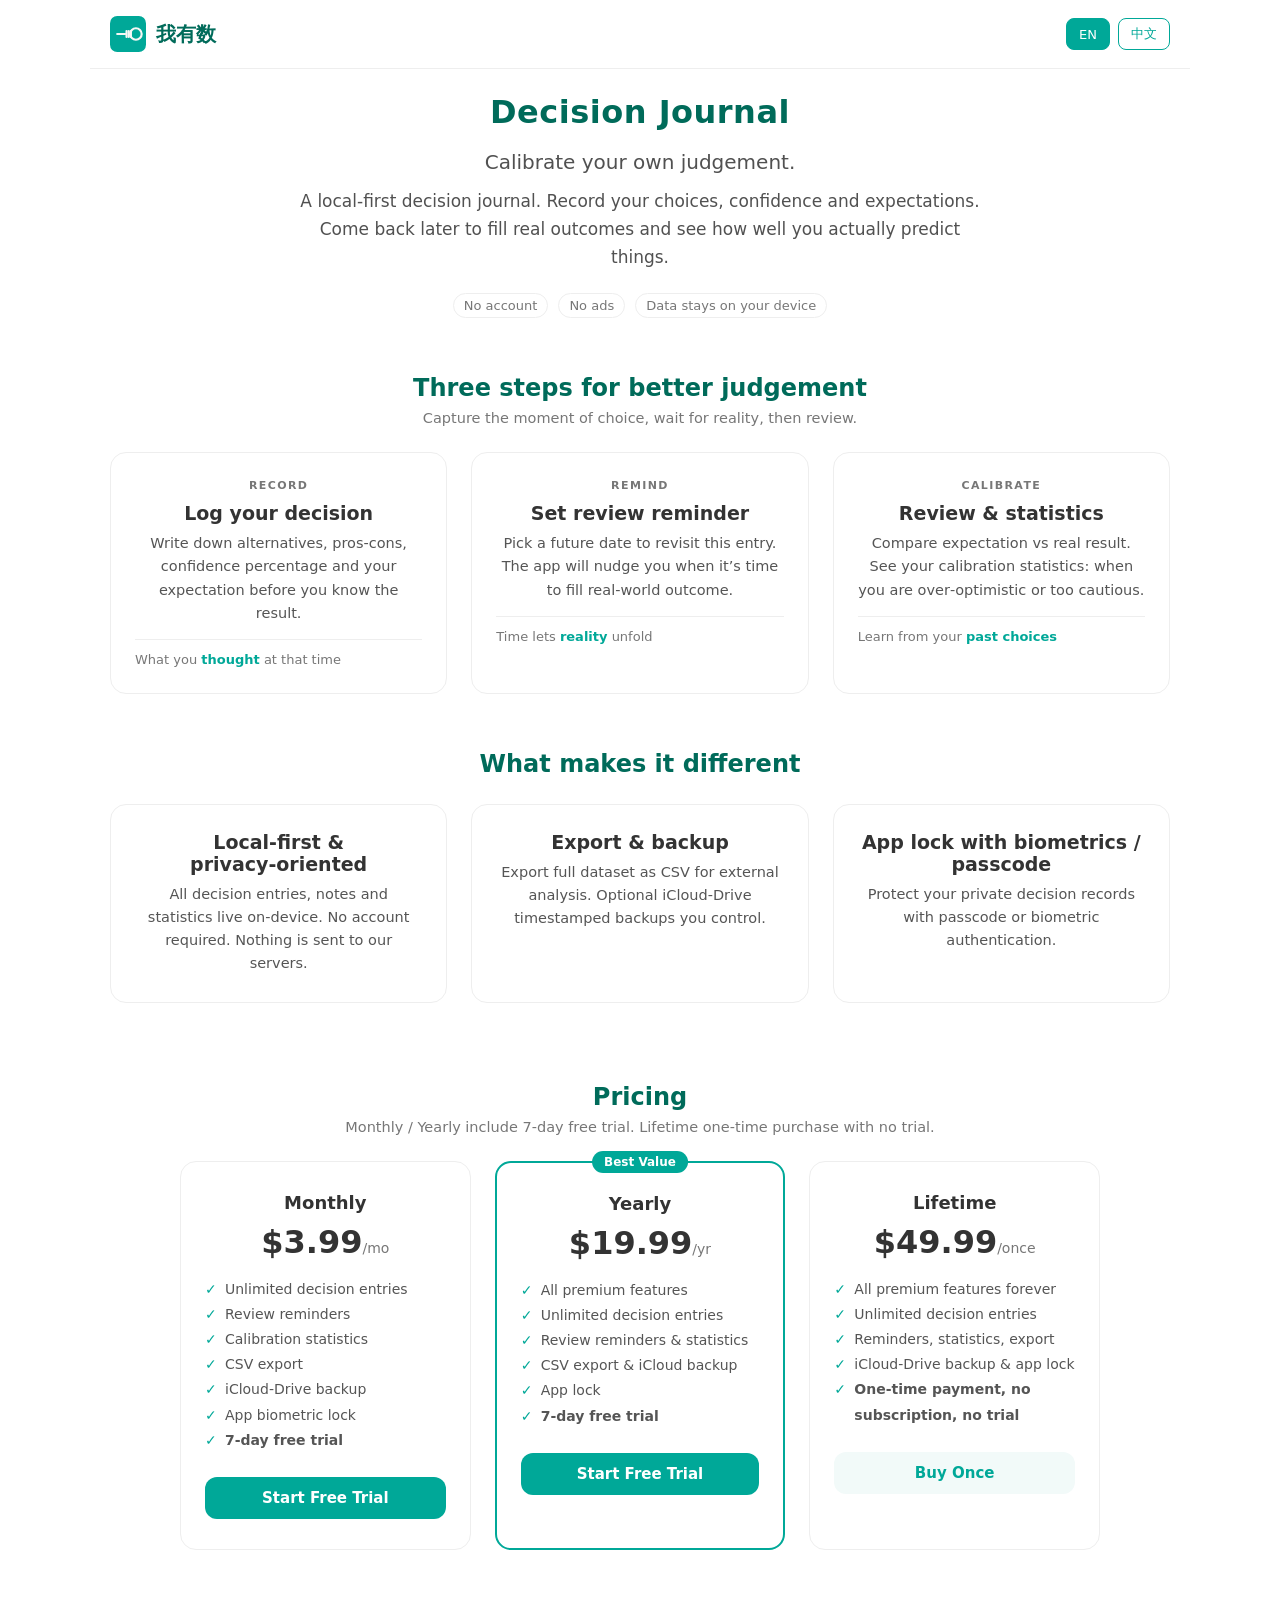
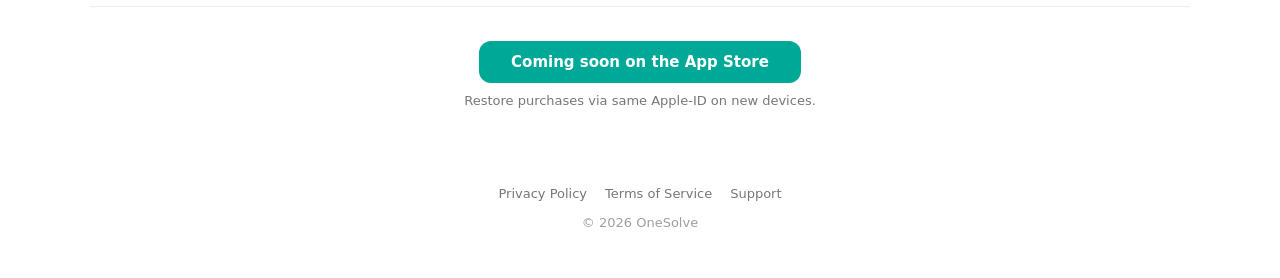
==== index.html @ f0955f70 "Add files via upload" ====
<!DOCTYPE html>
<html lang="en" data-lang="en">
<head>
<meta charset="UTF-8">
<meta name="viewport" content="width=device-width, initial-scale=1.0, viewport-fit=cover">
<title>我有数 Decision Journal</title>
<meta name="description" content="我有数 Decision Journal — 校准你的判断力。本地优先决策复盘工具，记录选择、信心预期，事后核验结果。">
<link rel="icon" type="image/svg+xml" href="data:image/svg+xml,<svg xmlns='http://www.w3.org/2000/svg' viewBox='0 0 100 100'><rect width='100' height='100' rx='20' fill='%2300A898' /><g stroke='%23FFFFFF' stroke-width='6' fill='none' stroke-linecap='round'><line x1='20' y1='50' x2='42' y2='50' /><line x1='46' y1='42' x2='46' y2='58' /><line x1='52' y1='42' x2='52' y2='58' /><line x1='58' y1='42' x2='58' y2='58' /><circle cx='72' cy='50' r='16'/></g></svg>">
<style>
:root{
  --bg:#FFFFFF; --primary:#00A898; --primary-dark:#006B5A;
  --text:#333333; --muted:#777777; --line:#EEEEEE; --soft:#F2FAF9;
}
html[data-lang="en"] .zh{display:none !important;}
html[data-lang="zh"] .en{display:none !important;}
*{margin:0;padding:0;box-sizing:border-box;font-family:system-ui,-apple-system,"PingFang SC","Microsoft YaHei",sans-serif;}
body{
  background-color:var(--bg); color:var(--text);
  padding:0 0 calc(48px + env(safe-area-inset-bottom));
  max-width:1100px; margin:0 auto;
}
nav{
  display:flex; align-items:center; justify-content:space-between;
  padding:16px 20px; border-bottom:1px solid var(--line); margin-bottom:24px;
}
.brand{display:flex; align-items:center; gap:10px; text-decoration:none; color:var(--primary-dark); font-weight:700; font-size:20px;}
.brand svg{width:36px; height:36px;}
.lang{display:flex; gap:8px;}
.lang button{
  font:inherit; font-size:13px; padding:6px 12px; border-radius:8px; cursor:pointer;
  background:transparent; color:var(--primary); border:1px solid var(--primary); transition:.18s;
}
html[data-lang="en"] .lang button[data-lang="en"],
html[data-lang="zh"] .lang button[data-lang="zh"]{ background:var(--primary); color:#fff; }
.header{text-align:center; margin-bottom:56px; padding:0 20px;}
.header .mark{width:120px; height:120px; margin:0 auto 20px; display:block;}
.header h1{font-size:32px; margin-bottom:16px; color:var(--primary-dark); letter-spacing:.5px;}
.header .tagline{font-size:20px; line-height:1.5; margin-bottom:10px;}
.header p{max-width:700px; margin:0 auto; font-size:17px; line-height:1.65; opacity:.85;}
.meta{margin-top:22px; display:flex; gap:10px; justify-content:center; flex-wrap:wrap; font-size:13px; color:var(--muted);}
.meta span{padding:4px 10px; border:1px solid var(--line); border-radius:999px;}
.container{display:grid; grid-template-columns:repeat(auto-fill,minmax(280px,1fr)); gap:24px; padding:0 20px;}
.card{border:1px solid var(--line); border-radius:16px; padding:26px 24px; display:flex; flex-direction:column; align-items:center; text-align:center; background:#fff; transition:.2s;}
.card:hover{box-shadow:0 4px 16px rgba(0,168,152,.12);}
.icon-wrap{width:72px; height:72px; margin-bottom:16px;}
.card h2{font-size:19px; margin-bottom:8px;}
.card .en-name{font-size:11px; letter-spacing:1.4px; font-weight:600; color:var(--muted); margin-bottom:10px; text-transform:uppercase;}
.card p{font-size:14.5px; line-height:1.6; color:#555;}
.card .rel{margin-top:14px; padding-top:12px; border-top:1px solid var(--line); font-size:13px; color:var(--muted); text-align:left; width:100%;}
.card .rel strong{color:var(--primary);}
.section-title{text-align:center; margin:56px 0 26px; padding:0 20px;}
.section-title h2{font-size:24px; color:var(--primary-dark); margin-bottom:8px;}
.section-title p{font-size:14.5px; color:var(--muted);}
.pricing{display:grid; grid-template-columns:repeat(auto-fit,minmax(260px,1fr)); gap:24px; padding:0 20px; max-width:960px; margin:0 auto;}
.price-card{border:1px solid var(--line); border-radius:16px; padding:30px 24px; text-align:center; background:#fff;}
.price-card.hi{border:2px solid var(--primary); position:relative;}
.badge{position:absolute; top:-12px; left:50%; transform:translateX(-50%); background:var(--primary); color:#fff; font-size:12px; font-weight:600; padding:4px 12px; border-radius:999px;}
.price-card .title{font-size:18px; font-weight:600; margin-bottom:10px;}
.price-card .price{font-size:32px; font-weight:700; color:var(--text); margin-bottom:16px;}
.price-card .price span{font-size:14px; font-weight:400; color:var(--muted);}
.price-card ul{list-style:none; text-align:left; font-size:14px; color:#555; margin-bottom:24px; line-height:1.8; padding-left:20px;}
.price-card ul li::before{content:"✓"; color:var(--primary); font-weight:bold; display:inline-block; width:20px; margin-left:-20px;}
.btn{display:block; width:100%; padding:12px; border-radius:12px; border:0; background:var(--soft); color:var(--primary); font-weight:600; cursor:pointer; font-size:15px;}
.btn.primary{background:var(--primary); color:#fff;}
.download{margin-top:56px; padding:34px 20px; text-align:center; border-top:1px solid var(--line);}
.download .note{font-size:13px; color:var(--muted); margin-top:10px;}
footer{margin-top:44px; display:flex; flex-wrap:wrap; gap:8px 18px; justify-content:center; font-size:13px; color:var(--muted); padding:0 20px;}
footer a{color:var(--muted); text-decoration:none;}
footer a:hover{color:var(--primary);}
footer .copy{flex:1 1 100%; text-align:center; margin-top:6px; opacity:.7;}
@media (max-width:640px){
  .header .mark{width:86px; height:86px; margin-bottom:14px;}
  .header h1{font-size:26px;}
  .container{grid-template-columns:1fr;}
  .pricing{grid-template-columns:1fr;}
}
</style>
</head>
<body data-title-en="Decision Journal — Calibrate your judgement" data-title-zh="我有数 — 校准你的判断力">
<nav>
  <a href="#" class="brand">
    <svg viewBox="0 0 100 100">
      <rect width="100" height="100" rx="20" fill="#00A898" />
      <g stroke='#F7F7F5' stroke-width='6' fill='none' stroke-linecap='round'>
        <line x1='20' y1='50' x2='42' y2='50' />
        <line x1='46' y1='42' x2='46' y2='58' />
        <line x1='52' y1='42' x2='52' y2='58' />
        <line x1='58' y1='42' x2='58' y2='58' />
        <circle cx='72' cy='50' r='16'/>
      </g>
    </svg>
    <span>我有数</span>
  </a>
  <div class="lang">
    <button type="button" data-lang="en" aria-pressed="true">EN</button>
    <button type="button" data-lang="zh" aria-pressed="false">中文</button>
  </div>
</nav>
<header class="header">
  <h1><span class="zh">我有数</span><span class="en">Decision Journal</span></h1>
  <p class="tagline en">Calibrate your own judgement.</p>
  <p class="tagline zh">校准你的判断力。</p>
  <p class="en">A local‑first decision journal. Record your choices, confidence and expectations. Come back later to fill real outcomes and see how well you actually predict things.</p>
  <p class="zh">一款本地优先的决策复盘工具。记录你的选择、信心值与预期结果。事后回填真实结局，看清自己真实的判断水平。</p>
  <div class="meta">
    <span class="en">No account</span><span class="zh">无账号</span>
    <span class="en">No ads</span><span class="zh">无广告</span>
    <span class="en">Data stays on your device</span><span class="zh">数据留在本机</span>
  </div>
</header>

<div class="section-title">
  <h2 class="en">Three steps for better judgement</h2>
  <h2 class="zh">提升判断力的三步</h2>
  <p class="en">Capture the moment of choice, wait for reality, then review.</p>
  <p class="zh">定格做选择的瞬间，等待事实落地，再来复盘校验。</p>
</div>
<div class="container">
  <article class="card">
    <span class="en-name">Record</span>
    <h2 class="en">Log your decision</h2>
    <h2 class="zh">记录决策</h2>
    <p class="en">Write down alternatives, pros‑cons, confidence percentage and your expectation before you know the result.</p>
    <p class="zh">在结果到来之前，写下备选方案、利弊、信心百分比与你的预期。</p>
    <div class="rel"><span class="en">What you <strong>thought</strong> at that time</span><span class="zh">留存你<strong>当时</strong>真实想法</span></div>
  </article>
  <article class="card">
    <span class="en-name">Remind</span>
    <h2 class="en">Set review reminder</h2>
    <h2 class="zh">设置回访提醒</h2>
    <p class="en">Pick a future date to revisit this entry. The app will nudge you when it’s time to fill real‑world outcome.</p>
    <p class="zh">选定未来回访日期，到点提醒你回填现实结局。</p>
    <div class="rel"><span class="en">Time lets <strong>reality</strong> unfold</span><span class="zh">交给时间等待<strong>事实</strong>揭晓</span></div>
  </article>
  <article class="card">
    <span class="en-name">Calibrate</span>
    <h2 class="en">Review & statistics</h2>
    <h2 class="zh">复盘与统计</h2>
    <p class="en">Compare expectation vs real result. See your calibration statistics: when you are over‑optimistic or too cautious.</p>
    <p class="zh">对比预期与真实结果，查看判断校准统计，识别自己什么时候过度乐观、什么时候过于保守。</p>
    <div class="rel"><span class="en">Learn from your <strong>past choices</strong></span><span class="zh">从<strong>过往选择</strong>中学习</span></div>
  </article>
</div>

<div class="section-title">
  <h2 class="en">What makes it different</h2>
  <h2 class="zh">产品特色</h2>
</div>
<div class="container">
  <article class="card">
    <h2 class="en">Local‑first & privacy‑oriented</h2>
    <h2 class="zh">本地优先，隐私优先</h2>
    <p class="en">All decision entries, notes and statistics live on‑device. No account required. Nothing is sent to our servers.</p>
    <p class="zh">全部决策条目、笔记、统计都保存在本机，无需注册账号，不会上传至开发者服务器。</p>
  </article>
  <article class="card">
    <h2 class="en">Export & backup</h2>
    <h2 class="zh">导出与备份</h2>
    <p class="en">Export full dataset as CSV for external analysis. Optional iCloud‑Drive timestamped backups you control.</p>
    <p class="zh">完整导出CSV用于外部分析；可选iCloud云盘时间戳备份，完全由你掌控。</p>
  </article>
  <article class="card">
    <h2 class="en">App lock with biometrics / passcode</h2>
    <h2 class="zh">密码/生物识别应用锁</h2>
    <p class="en">Protect your private decision records with passcode or biometric authentication.</p>
    <p class="zh">使用密码或生物识别保护你的私密决策记录。</p>
  </article>
</div>

<div class="section-title" style="margin-top:80px;">
  <h2 class="en">Pricing</h2>
  <h2 class="zh">定价方案</h2>
  <p class="en">Monthly / Yearly include 7‑day free trial. Lifetime one‑time purchase with no trial.</p>
  <p class="zh">月付、年付支持7天免费试用；终身买断为一次性付费，不含试用。</p>
</div>
<div class="pricing">
  <div class="price-card">
    <div class="title"><span class="en">Monthly</span><span class="zh">月付</span></div>
    <div class="price">$3.99<span>/mo</span></div>
    <ul>
      <li><span class="en">Unlimited decision entries</span><span class="zh">无限决策条目</span></li>
      <li><span class="en">Review reminders</span><span class="zh">回访提醒</span></li>
      <li><span class="en">Calibration statistics</span><span class="zh">判断力校准统计</span></li>
      <li><span class="en">CSV export</span><span class="zh">CSV导出备份</span></li>
      <li><span class="en">iCloud‑Drive backup</span><span class="zh">iCloud云盘备份</span></li>
      <li><span class="en">App biometric lock</span><span class="zh">生物识别应用锁</span></li>
      <li><strong><span class="en">7‑day free trial</span><span class="zh">7天免费试用</span></strong></li>
    </ul>
    <button class="btn primary"><span class="en">Start Free Trial</span><span class="zh">开始免费试用</span></button>
  </div>
  <div class="price-card hi">
    <div class="badge"><span class="en">Best Value</span><span class="zh">最划算</span></div>
    <div class="title"><span class="en">Yearly</span><span class="zh">年付</span></div>
    <div class="price">$19.99<span>/yr</span></div>
    <ul>
      <li><span class="en">All premium features</span><span class="zh">全部高级功能</span></li>
      <li><span class="en">Unlimited decision entries</span><span class="zh">无限决策条目</span></li>
      <li><span class="en">Review reminders & statistics</span><span class="zh">回访提醒与统计分析</span></li>
      <li><span class="en">CSV export & iCloud backup</span><span class="zh">CSV导出、iCloud备份</span></li>
      <li><span class="en">App lock</span><span class="zh">应用锁保护</span></li>
      <li><strong><span class="en">7‑day free trial</span><span class="zh">7天免费试用</span></strong></li>
    </ul>
    <button class="btn primary"><span class="en">Start Free Trial</span><span class="zh">开始免费试用</span></button>
  </div>
  <div class="price-card">
    <div class="title"><span class="en">Lifetime</span><span class="zh">终身买断</span></div>
    <div class="price">$49.99<span>/once</span></div>
    <ul>
      <li><span class="en">All premium features forever</span><span class="zh">永久解锁全部高级功能</span></li>
      <li><span class="en">Unlimited decision entries</span><span class="zh">无限决策条目</span></li>
      <li><span class="en">Reminders, statistics, export</span><span class="zh">提醒、统计、导出全部可用</span></li>
      <li><span class="en">iCloud‑Drive backup & app lock</span><span class="zh">iCloud备份与应用锁</span></li>
      <li><strong><span class="en">One‑time payment, no subscription, no trial</span><span class="zh">一次性付费，无订阅，不含试用</span></strong></li>
    </ul>
    <button class="btn"><span class="en">Buy Once</span><span class="zh">一次买断</span></button>
  </div>
</div>

<div class="download">
  <span class="btn primary en" style="display:inline-block; width:auto; padding:12px 32px;">Coming soon on the App Store</span>
  <span class="btn primary zh" style="display:inline-block; width:auto; padding:12px 32px;">即将上架 App Store</span>
  <p class="note en">Restore purchases via same Apple‑ID on new devices.</p>
  <p class="note zh">更换设备使用同一Apple ID恢复购买。</p>
</div>

<footer>
  <a href="privacy.html" class="en">Privacy Policy</a><a href="privacy.html" class="zh">隐私政策</a>
  <a href="terms.html" class="en">Terms of Service</a><a href="terms.html" class="zh">使用条款</a>
  <a href="support.html" class="en">Support</a><a href="support.html" class="zh">支持</a>
  <span class="copy en">© 2026 OneSolve</span>
  <span class="copy zh">© 2026 OneSolve</span>
</footer>

<script>
(function () {
  var KEY = 'onesolve_lang';
  function setLang(lang) {
    document.documentElement.setAttribute('data-lang', lang);
    document.documentElement.lang = lang === 'zh' ? 'zh‑CN' : 'en';
    var b = document.body;
    document.title = lang === 'zh' ? (b.dataset.titleZh || document.title) : (b.dataset.titleEn || document.title);
    var btns = document.querySelectorAll('.lang button');
    for (var i = 0; i < btns.length; i++) { btns[i].setAttribute('aria‑pressed', btns[i].dataset.lang === lang ? 'true' : 'false'); }
    try { localStorage.setItem(KEY, lang); } catch (e) {}
  }
  function init() {
    var saved = null;
    try { saved = localStorage.getItem(KEY); } catch (e) {}
    if (!saved) { saved = ((navigator.language || '').toLowerCase().indexOf('zh') === 0) ? 'zh' : 'en'; }
    setLang(saved);
    var btns = document.querySelectorAll('.lang button');
    for (var i = 0; i < btns.length; i++) { btns[i].addEventListener('click', function () { setLang(this.dataset.lang); }); }
  }
  if (document.readyState === 'loading') { document.addEventListener('DOMContentLoaded', init); } else { init(); }
})();
</script>
</body>
</html>
<!-- （注：内容由AI生成） -->
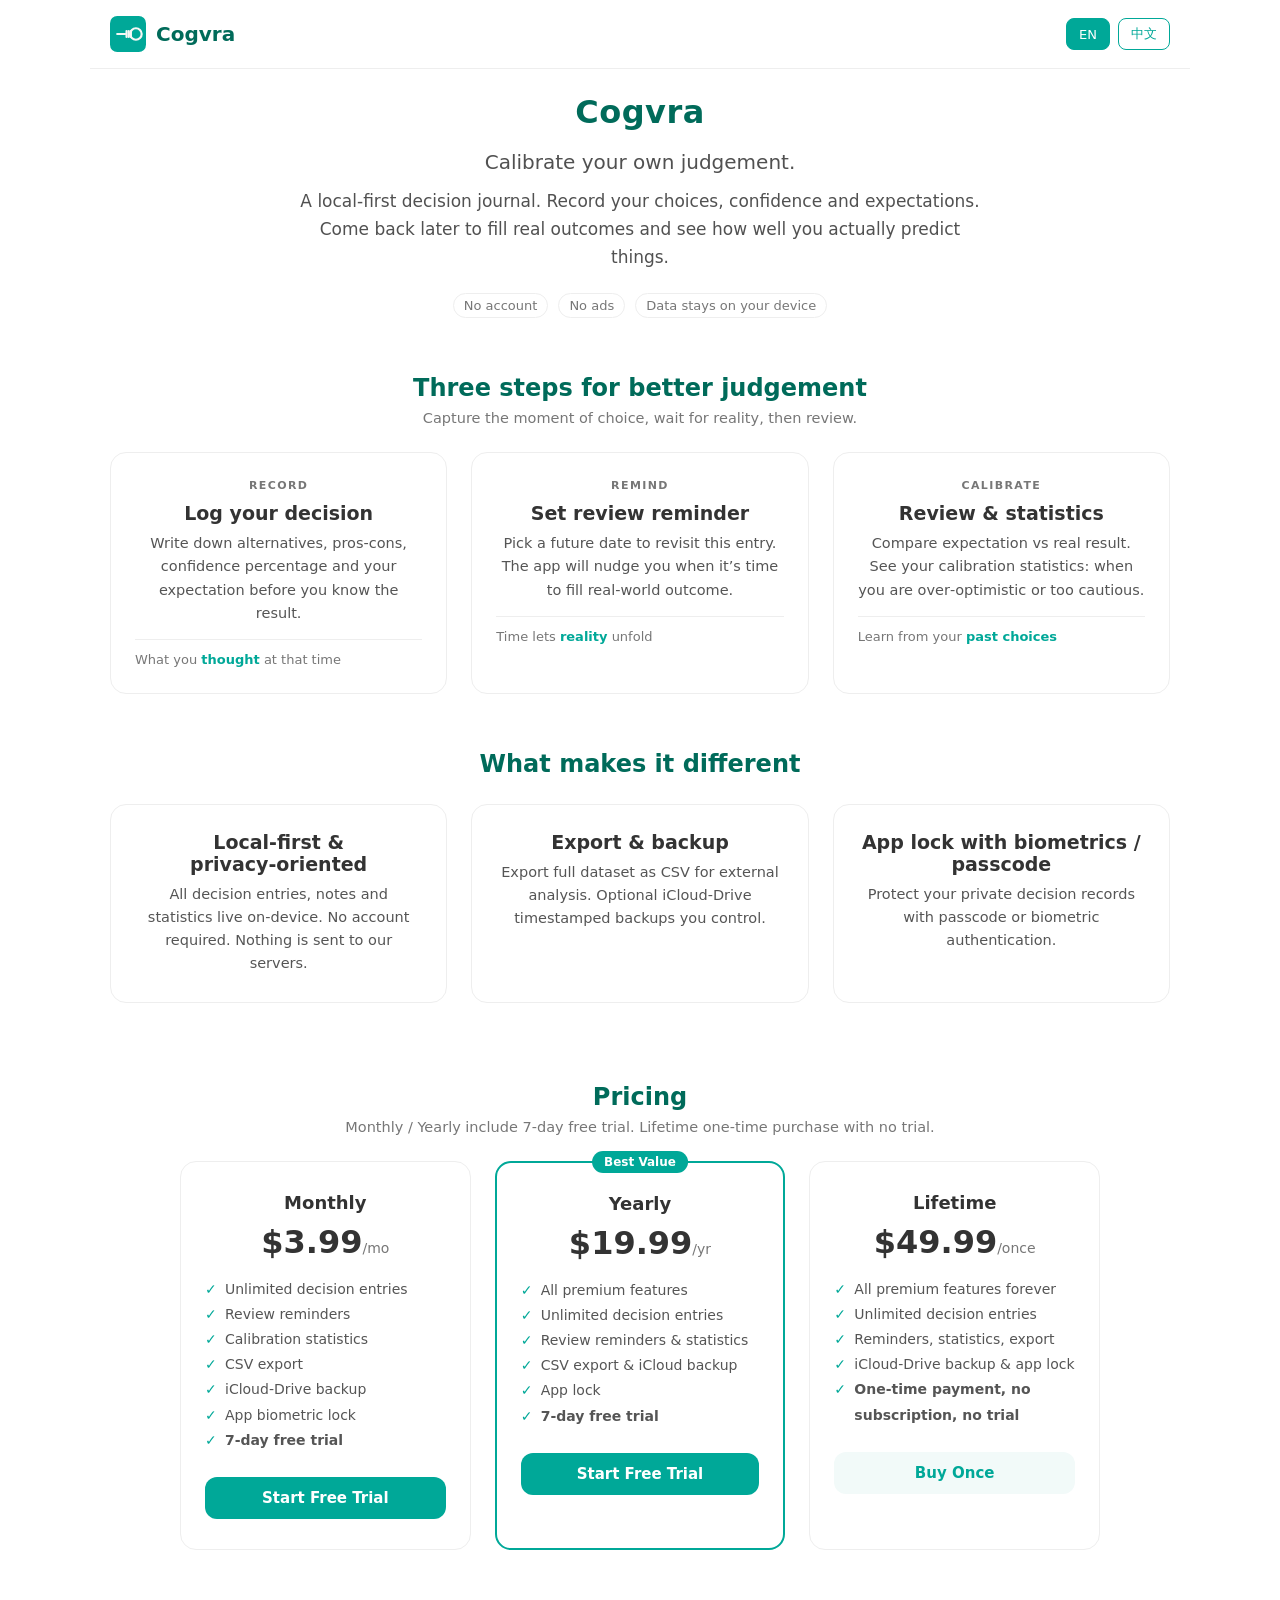
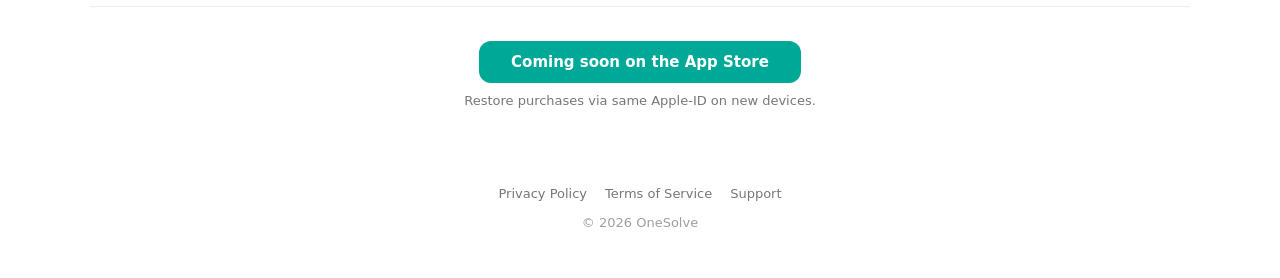
==== commit 61fa9f16: "Rename product to Cogvra on public pages - Replace old English name with Cogvra in titles, brand, bo" ====
--- a/index.html
+++ b/index.html
@@ -3,8 +3,8 @@
 <head>
 <meta charset="UTF-8">
 <meta name="viewport" content="width=device-width, initial-scale=1.0, viewport-fit=cover">
-<title>我有数 Decision Journal</title>
-<meta name="description" content="我有数 Decision Journal — 校准你的判断力。本地优先决策复盘工具，记录选择、信心预期，事后核验结果。">
+<title>Cogvra（我有数）— Calibrate your judgement</title>
+<meta name="description" content="Cogvra（我有数）— 校准你的判断力。本地优先决策复盘工具，记录选择、信心预期，事后核验结果。">
 <link rel="icon" type="image/svg+xml" href="data:image/svg+xml,<svg xmlns='http://www.w3.org/2000/svg' viewBox='0 0 100 100'><rect width='100' height='100' rx='20' fill='%2300A898' /><g stroke='%23FFFFFF' stroke-width='6' fill='none' stroke-linecap='round'><line x1='20' y1='50' x2='42' y2='50' /><line x1='46' y1='42' x2='46' y2='58' /><line x1='52' y1='42' x2='52' y2='58' /><line x1='58' y1='42' x2='58' y2='58' /><circle cx='72' cy='50' r='16'/></g></svg>">
 <style>
 :root{
@@ -76,7 +76,7 @@
 }
 </style>
 </head>
-<body data-title-en="Decision Journal — Calibrate your judgement" data-title-zh="我有数 — 校准你的判断力">
+<body data-title-en="Cogvra — Calibrate your judgement" data-title-zh="Cogvra（我有数）— 校准你的判断力">
 <nav>
   <a href="#" class="brand">
     <svg viewBox="0 0 100 100">
@@ -89,7 +89,7 @@
         <circle cx='72' cy='50' r='16'/>
       </g>
     </svg>
-    <span>我有数</span>
+    <span>Cogvra</span>
   </a>
   <div class="lang">
     <button type="button" data-lang="en" aria-pressed="true">EN</button>
@@ -97,7 +97,7 @@
   </div>
 </nav>
 <header class="header">
-  <h1><span class="zh">我有数</span><span class="en">Decision Journal</span></h1>
+  <h1><span class="zh">Cogvra（我有数）</span><span class="en">Cogvra</span></h1>
   <p class="tagline en">Calibrate your own judgement.</p>
   <p class="tagline zh">校准你的判断力。</p>
   <p class="en">A local‑first decision journal. Record your choices, confidence and expectations. Come back later to fill real outcomes and see how well you actually predict things.</p>
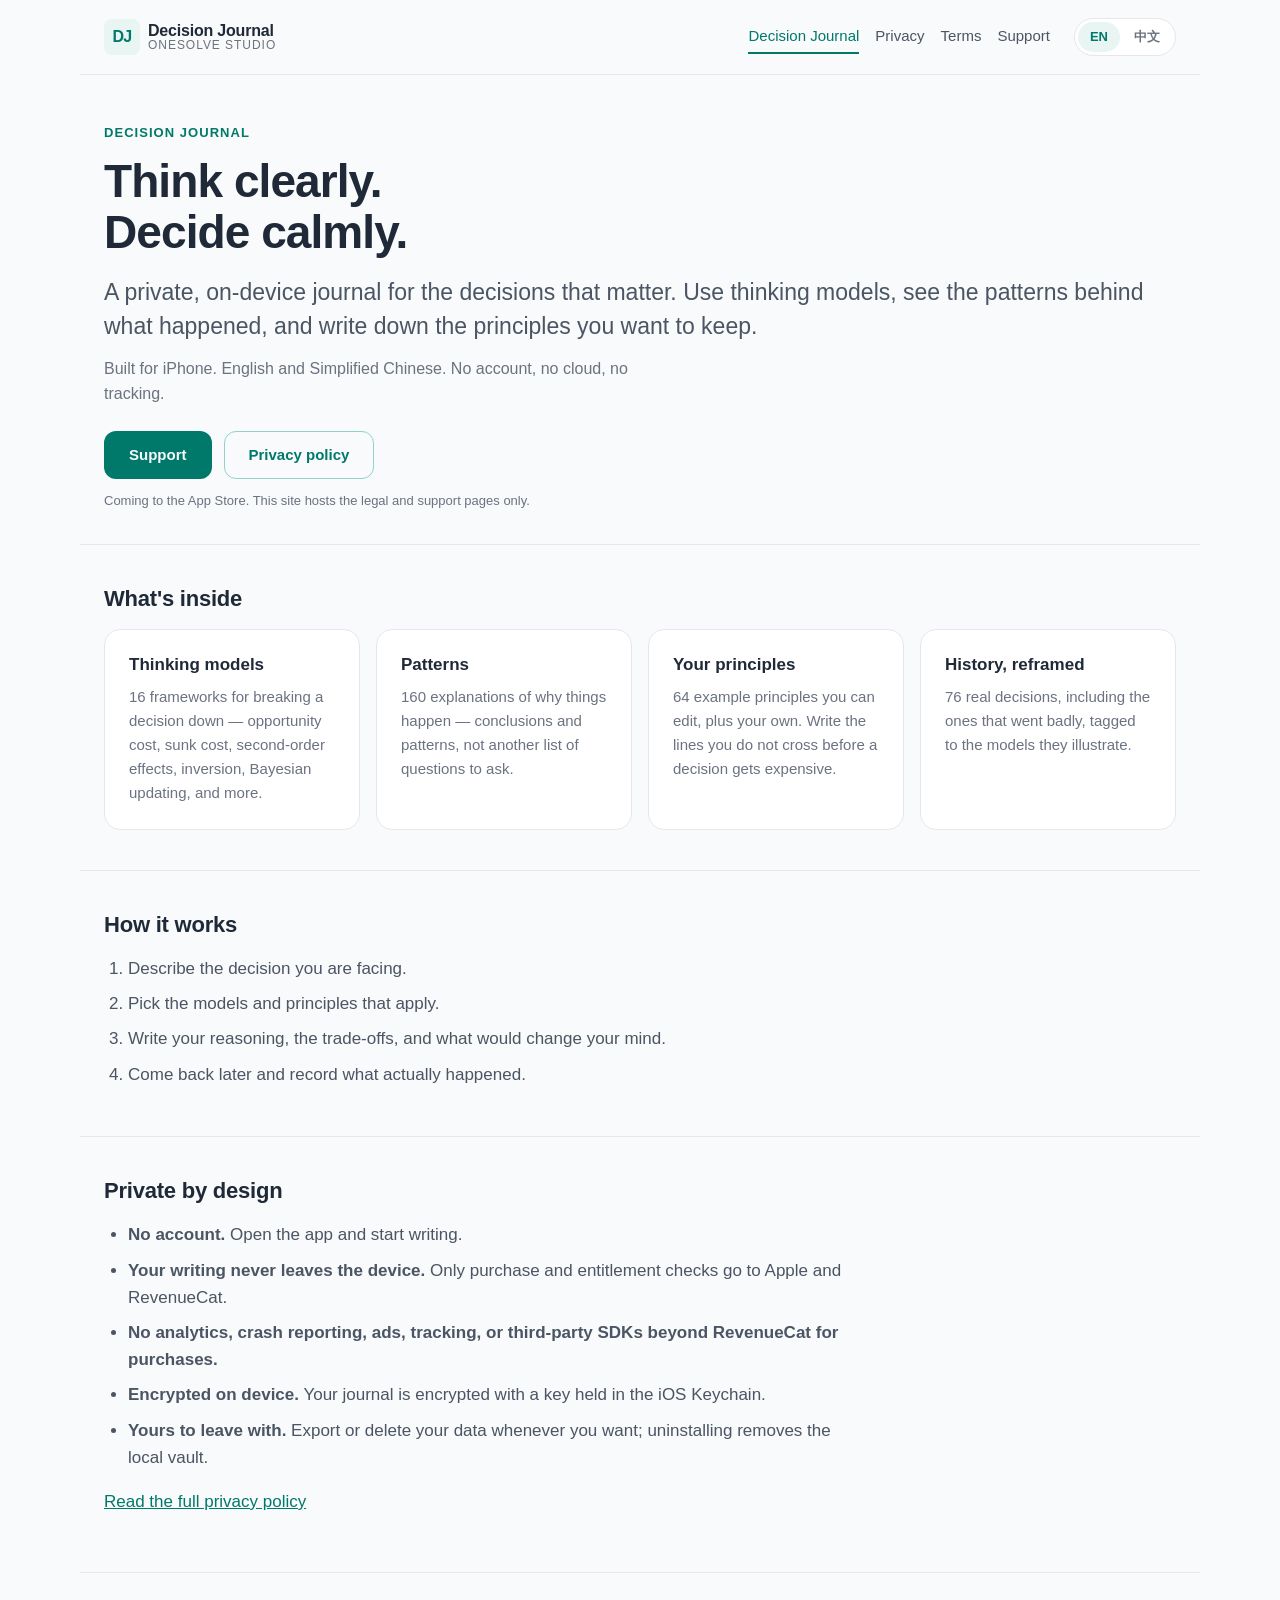
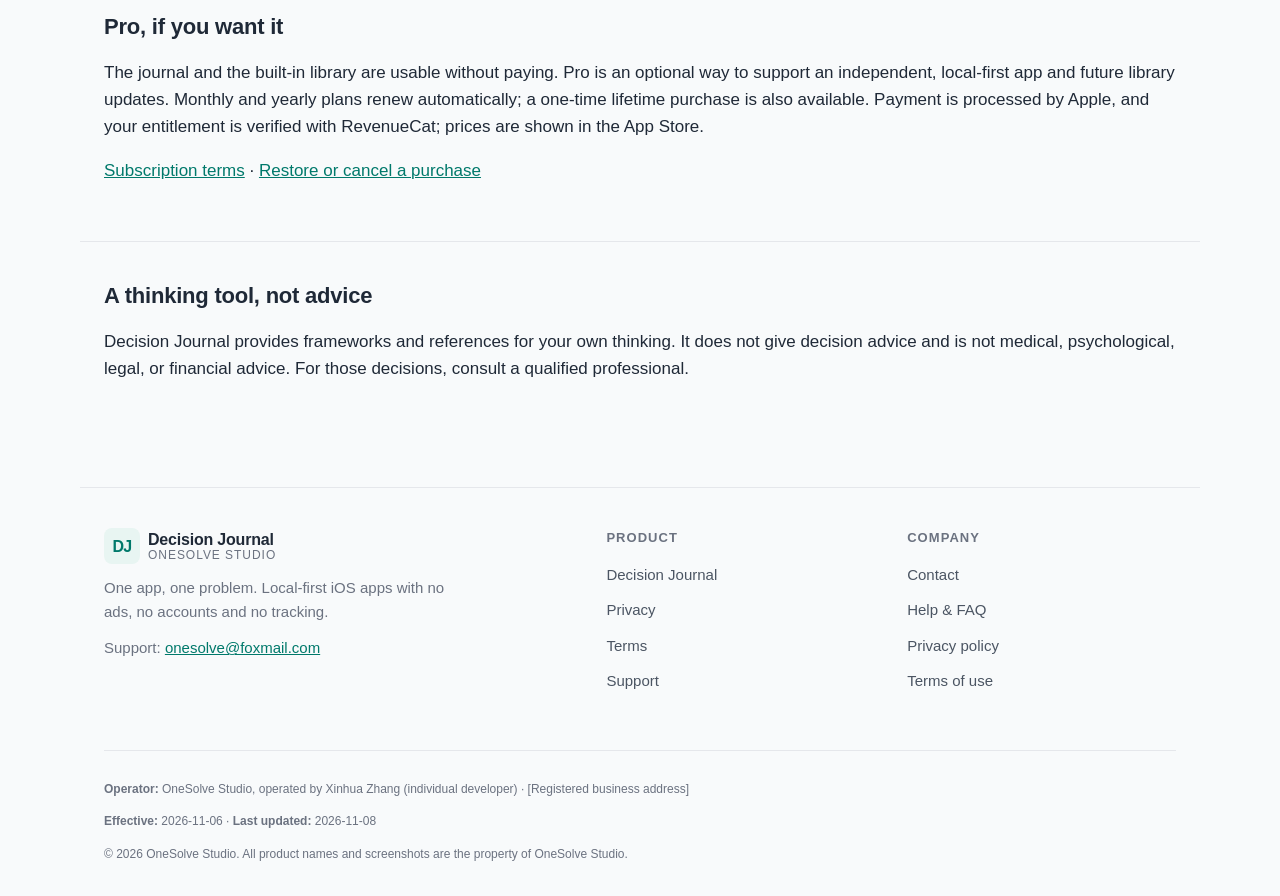
==== commit 869e5cd8: "docs: 部署 2026-11-08 修订版三页 + 样式表 - privacy/support/terms/index 对齐 RevenueCat 与真实功能口径 - 删除 7 天试用 / CSV" ====
--- a/index.html
+++ b/index.html
@@ -1,259 +1,207 @@
-<!DOCTYPE html>
+<!doctype html>
 <html lang="en" data-lang="en">
 <head>
-<meta charset="UTF-8">
-<meta name="viewport" content="width=device-width, initial-scale=1.0, viewport-fit=cover">
-<title>Cogvra（我有数）— Calibrate your judgement</title>
-<meta name="description" content="Cogvra（我有数）— 校准你的判断力。本地优先决策复盘工具，记录选择、信心预期，事后核验结果。">
-<link rel="icon" type="image/svg+xml" href="data:image/svg+xml,<svg xmlns='http://www.w3.org/2000/svg' viewBox='0 0 100 100'><rect width='100' height='100' rx='20' fill='%2300A898' /><g stroke='%23FFFFFF' stroke-width='6' fill='none' stroke-linecap='round'><line x1='20' y1='50' x2='42' y2='50' /><line x1='46' y1='42' x2='46' y2='58' /><line x1='52' y1='42' x2='52' y2='58' /><line x1='58' y1='42' x2='58' y2='58' /><circle cx='72' cy='50' r='16'/></g></svg>">
-<style>
-:root{
-  --bg:#FFFFFF; --primary:#00A898; --primary-dark:#006B5A;
-  --text:#333333; --muted:#777777; --line:#EEEEEE; --soft:#F2FAF9;
-}
-html[data-lang="en"] .zh{display:none !important;}
-html[data-lang="zh"] .en{display:none !important;}
-*{margin:0;padding:0;box-sizing:border-box;font-family:system-ui,-apple-system,"PingFang SC","Microsoft YaHei",sans-serif;}
-body{
-  background-color:var(--bg); color:var(--text);
-  padding:0 0 calc(48px + env(safe-area-inset-bottom));
-  max-width:1100px; margin:0 auto;
-}
-nav{
-  display:flex; align-items:center; justify-content:space-between;
-  padding:16px 20px; border-bottom:1px solid var(--line); margin-bottom:24px;
-}
-.brand{display:flex; align-items:center; gap:10px; text-decoration:none; color:var(--primary-dark); font-weight:700; font-size:20px;}
-.brand svg{width:36px; height:36px;}
-.lang{display:flex; gap:8px;}
-.lang button{
-  font:inherit; font-size:13px; padding:6px 12px; border-radius:8px; cursor:pointer;
-  background:transparent; color:var(--primary); border:1px solid var(--primary); transition:.18s;
-}
-html[data-lang="en"] .lang button[data-lang="en"],
-html[data-lang="zh"] .lang button[data-lang="zh"]{ background:var(--primary); color:#fff; }
-.header{text-align:center; margin-bottom:56px; padding:0 20px;}
-.header .mark{width:120px; height:120px; margin:0 auto 20px; display:block;}
-.header h1{font-size:32px; margin-bottom:16px; color:var(--primary-dark); letter-spacing:.5px;}
-.header .tagline{font-size:20px; line-height:1.5; margin-bottom:10px;}
-.header p{max-width:700px; margin:0 auto; font-size:17px; line-height:1.65; opacity:.85;}
-.meta{margin-top:22px; display:flex; gap:10px; justify-content:center; flex-wrap:wrap; font-size:13px; color:var(--muted);}
-.meta span{padding:4px 10px; border:1px solid var(--line); border-radius:999px;}
-.container{display:grid; grid-template-columns:repeat(auto-fill,minmax(280px,1fr)); gap:24px; padding:0 20px;}
-.card{border:1px solid var(--line); border-radius:16px; padding:26px 24px; display:flex; flex-direction:column; align-items:center; text-align:center; background:#fff; transition:.2s;}
-.card:hover{box-shadow:0 4px 16px rgba(0,168,152,.12);}
-.icon-wrap{width:72px; height:72px; margin-bottom:16px;}
-.card h2{font-size:19px; margin-bottom:8px;}
-.card .en-name{font-size:11px; letter-spacing:1.4px; font-weight:600; color:var(--muted); margin-bottom:10px; text-transform:uppercase;}
-.card p{font-size:14.5px; line-height:1.6; color:#555;}
-.card .rel{margin-top:14px; padding-top:12px; border-top:1px solid var(--line); font-size:13px; color:var(--muted); text-align:left; width:100%;}
-.card .rel strong{color:var(--primary);}
-.section-title{text-align:center; margin:56px 0 26px; padding:0 20px;}
-.section-title h2{font-size:24px; color:var(--primary-dark); margin-bottom:8px;}
-.section-title p{font-size:14.5px; color:var(--muted);}
-.pricing{display:grid; grid-template-columns:repeat(auto-fit,minmax(260px,1fr)); gap:24px; padding:0 20px; max-width:960px; margin:0 auto;}
-.price-card{border:1px solid var(--line); border-radius:16px; padding:30px 24px; text-align:center; background:#fff;}
-.price-card.hi{border:2px solid var(--primary); position:relative;}
-.badge{position:absolute; top:-12px; left:50%; transform:translateX(-50%); background:var(--primary); color:#fff; font-size:12px; font-weight:600; padding:4px 12px; border-radius:999px;}
-.price-card .title{font-size:18px; font-weight:600; margin-bottom:10px;}
-.price-card .price{font-size:32px; font-weight:700; color:var(--text); margin-bottom:16px;}
-.price-card .price span{font-size:14px; font-weight:400; color:var(--muted);}
-.price-card ul{list-style:none; text-align:left; font-size:14px; color:#555; margin-bottom:24px; line-height:1.8; padding-left:20px;}
-.price-card ul li::before{content:"✓"; color:var(--primary); font-weight:bold; display:inline-block; width:20px; margin-left:-20px;}
-.btn{display:block; width:100%; padding:12px; border-radius:12px; border:0; background:var(--soft); color:var(--primary); font-weight:600; cursor:pointer; font-size:15px;}
-.btn.primary{background:var(--primary); color:#fff;}
-.download{margin-top:56px; padding:34px 20px; text-align:center; border-top:1px solid var(--line);}
-.download .note{font-size:13px; color:var(--muted); margin-top:10px;}
-footer{margin-top:44px; display:flex; flex-wrap:wrap; gap:8px 18px; justify-content:center; font-size:13px; color:var(--muted); padding:0 20px;}
-footer a{color:var(--muted); text-decoration:none;}
-footer a:hover{color:var(--primary);}
-footer .copy{flex:1 1 100%; text-align:center; margin-top:6px; opacity:.7;}
-@media (max-width:640px){
-  .header .mark{width:86px; height:86px; margin-bottom:14px;}
-  .header h1{font-size:26px;}
-  .container{grid-template-columns:1fr;}
-  .pricing{grid-template-columns:1fr;}
-}
-</style>
+<meta charset="utf-8" />
+<meta name="viewport" content="width=device-width, initial-scale=1" />
+<title>Decision Journal — Think clearly. Decide calmly.</title>
+<meta name="description" content="A private, on-device decision journal with thinking models, patterns, and your own principles. No account, no cloud, no analytics." />
+<link rel="stylesheet" href="./assets/site.css" />
+<!--
+  PLACEHOLDERS TO REPLACE BEFORE SUBMISSION
+  1. [Registered business address] — registered/contact address used in the footer of all four pages.
+  2. Confirm the operator line matches the Apple developer account:
+     "OneSolve Studio, operated by Xinhua Zhang (individual developer)".
+  3. Contact email is shared with the other OneSolve apps: onesolve@foxmail.com.
+  Search for "[" in this folder to find every placeholder in one pass.
+-->
 </head>
-<body data-title-en="Cogvra — Calibrate your judgement" data-title-zh="Cogvra（我有数）— 校准你的判断力">
-<nav>
-  <a href="#" class="brand">
-    <svg viewBox="0 0 100 100">
-      <rect width="100" height="100" rx="20" fill="#00A898" />
-      <g stroke='#F7F7F5' stroke-width='6' fill='none' stroke-linecap='round'>
-        <line x1='20' y1='50' x2='42' y2='50' />
-        <line x1='46' y1='42' x2='46' y2='58' />
-        <line x1='52' y1='42' x2='52' y2='58' />
-        <line x1='58' y1='42' x2='58' y2='58' />
-        <circle cx='72' cy='50' r='16'/>
-      </g>
-    </svg>
-    <span>Cogvra</span>
+<body>
+<a class="skip-link" href="#main">Skip to content</a>
+
+<header class="site-head">
+  <a class="brand" href="./index.html" aria-label="Decision Journal home">
+    <span class="brand-mark" aria-hidden="true">DJ</span>
+    <span class="brand-name">Decision Journal<span>OneSolve Studio</span></span>
   </a>
-  <div class="lang">
-    <button type="button" data-lang="en" aria-pressed="true">EN</button>
-    <button type="button" data-lang="zh" aria-pressed="false">中文</button>
-  </div>
-</nav>
-<header class="header">
-  <h1><span class="zh">Cogvra（我有数）</span><span class="en">Cogvra</span></h1>
-  <p class="tagline en">Calibrate your own judgement.</p>
-  <p class="tagline zh">校准你的判断力。</p>
-  <p class="en">A local‑first decision journal. Record your choices, confidence and expectations. Come back later to fill real outcomes and see how well you actually predict things.</p>
-  <p class="zh">一款本地优先的决策复盘工具。记录你的选择、信心值与预期结果。事后回填真实结局，看清自己真实的判断水平。</p>
-  <div class="meta">
-    <span class="en">No account</span><span class="zh">无账号</span>
-    <span class="en">No ads</span><span class="zh">无广告</span>
-    <span class="en">Data stays on your device</span><span class="zh">数据留在本机</span>
+  <nav class="site-nav" aria-label="Primary">
+    <a href="./index.html" aria-current="page">Decision Journal</a>
+    <a href="./privacy.html">Privacy</a>
+    <a href="./terms.html">Terms</a>
+    <a href="./support.html">Support</a>
+  </nav>
+  <div class="lang-switch" role="group" aria-label="Language">
+    <button type="button" data-lang="en">EN</button>
+    <button type="button" data-lang="zh">中文</button>
   </div>
 </header>
 
-<div class="section-title">
-  <h2 class="en">Three steps for better judgement</h2>
-  <h2 class="zh">提升判断力的三步</h2>
-  <p class="en">Capture the moment of choice, wait for reality, then review.</p>
-  <p class="zh">定格做选择的瞬间，等待事实落地，再来复盘校验。</p>
-</div>
-<div class="container">
-  <article class="card">
-    <span class="en-name">Record</span>
-    <h2 class="en">Log your decision</h2>
-    <h2 class="zh">记录决策</h2>
-    <p class="en">Write down alternatives, pros‑cons, confidence percentage and your expectation before you know the result.</p>
-    <p class="zh">在结果到来之前，写下备选方案、利弊、信心百分比与你的预期。</p>
-    <div class="rel"><span class="en">What you <strong>thought</strong> at that time</span><span class="zh">留存你<strong>当时</strong>真实想法</span></div>
-  </article>
-  <article class="card">
-    <span class="en-name">Remind</span>
-    <h2 class="en">Set review reminder</h2>
-    <h2 class="zh">设置回访提醒</h2>
-    <p class="en">Pick a future date to revisit this entry. The app will nudge you when it’s time to fill real‑world outcome.</p>
-    <p class="zh">选定未来回访日期，到点提醒你回填现实结局。</p>
-    <div class="rel"><span class="en">Time lets <strong>reality</strong> unfold</span><span class="zh">交给时间等待<strong>事实</strong>揭晓</span></div>
-  </article>
-  <article class="card">
-    <span class="en-name">Calibrate</span>
-    <h2 class="en">Review & statistics</h2>
-    <h2 class="zh">复盘与统计</h2>
-    <p class="en">Compare expectation vs real result. See your calibration statistics: when you are over‑optimistic or too cautious.</p>
-    <p class="zh">对比预期与真实结果，查看判断校准统计，识别自己什么时候过度乐观、什么时候过于保守。</p>
-    <div class="rel"><span class="en">Learn from your <strong>past choices</strong></span><span class="zh">从<strong>过往选择</strong>中学习</span></div>
-  </article>
-</div>
-
-<div class="section-title">
-  <h2 class="en">What makes it different</h2>
-  <h2 class="zh">产品特色</h2>
-</div>
-<div class="container">
-  <article class="card">
-    <h2 class="en">Local‑first & privacy‑oriented</h2>
-    <h2 class="zh">本地优先，隐私优先</h2>
-    <p class="en">All decision entries, notes and statistics live on‑device. No account required. Nothing is sent to our servers.</p>
-    <p class="zh">全部决策条目、笔记、统计都保存在本机，无需注册账号，不会上传至开发者服务器。</p>
-  </article>
-  <article class="card">
-    <h2 class="en">Export & backup</h2>
-    <h2 class="zh">导出与备份</h2>
-    <p class="en">Export full dataset as CSV for external analysis. Optional iCloud‑Drive timestamped backups you control.</p>
-    <p class="zh">完整导出CSV用于外部分析；可选iCloud云盘时间戳备份，完全由你掌控。</p>
-  </article>
-  <article class="card">
-    <h2 class="en">App lock with biometrics / passcode</h2>
-    <h2 class="zh">密码/生物识别应用锁</h2>
-    <p class="en">Protect your private decision records with passcode or biometric authentication.</p>
-    <p class="zh">使用密码或生物识别保护你的私密决策记录。</p>
-  </article>
-</div>
-
-<div class="section-title" style="margin-top:80px;">
-  <h2 class="en">Pricing</h2>
-  <h2 class="zh">定价方案</h2>
-  <p class="en">Monthly / Yearly include 7‑day free trial. Lifetime one‑time purchase with no trial.</p>
-  <p class="zh">月付、年付支持7天免费试用；终身买断为一次性付费，不含试用。</p>
-</div>
-<div class="pricing">
-  <div class="price-card">
-    <div class="title"><span class="en">Monthly</span><span class="zh">月付</span></div>
-    <div class="price">$3.99<span>/mo</span></div>
+<main id="main">
+  <section class="hero page-hero" aria-labelledby="hero-title">
+    <p class="eyebrow">Decision Journal</p>
+    <h1 id="hero-title" class="i18n-en">Think clearly.<br />Decide calmly.</h1>
+    <h1 class="i18n-zh">想清楚，再决定。</h1>
+    <p class="lede i18n-en">A private, on-device journal for the decisions that matter. Use thinking models, see the patterns behind what happened, and write down the principles you want to keep.</p>
+    <p class="lede i18n-zh">一个只保存在本机的决策思考日记。用思维模型拆解问题，看懂事情背后的规律，并写下你想守住的准则。</p>
+    <p class="sub i18n-en">Built for iPhone. English and Simplified Chinese. No account, no cloud, no tracking.</p>
+    <p class="sub i18n-zh">为 iPhone 打造，提供英文与简体中文。无账号、无云端、无追踪。</p>
+    <div class="cta-row">
+      <a class="btn btn-primary i18n-en" href="./support.html">Support</a>
+      <a class="btn btn-ghost i18n-en" href="./privacy.html">Privacy policy</a>
+      <a class="btn btn-primary i18n-zh" href="./support.html">获取支持</a>
+      <a class="btn btn-ghost i18n-zh" href="./privacy.html">隐私政策</a>
+    </div>
+    <p class="fineprint i18n-en">Coming to the App Store. This site hosts the legal and support pages only.</p>
+    <p class="fineprint i18n-zh">即将上架 App Store。本站仅承载法律与支持页面。</p>
+  </section>
+
+  <section class="section" aria-labelledby="inside-title">
+    <h2 id="inside-title" class="i18n-en">What's inside</h2>
+    <h2 class="i18n-zh">里面有什么</h2>
+    <div class="card-grid">
+      <article class="card">
+        <h3 class="i18n-en">Thinking models</h3>
+        <h3 class="i18n-zh">思维模型</h3>
+        <p class="i18n-en">16 frameworks for breaking a decision down — opportunity cost, sunk cost, second-order effects, inversion, Bayesian updating, and more.</p>
+        <p class="i18n-zh">16 个拆解决策的思考框架：机会成本、沉没成本、二阶效应、逆向思考、贝叶斯更新等。</p>
+      </article>
+      <article class="card">
+        <h3 class="i18n-en">Patterns</h3>
+        <h3 class="i18n-zh">透视模型</h3>
+        <p class="i18n-en">160 explanations of why things happen — conclusions and patterns, not another list of questions to ask.</p>
+        <p class="i18n-zh">160 条解释“为什么会这样”的规律与结论，而不是又一套提问清单。</p>
+      </article>
+      <article class="card">
+        <h3 class="i18n-en">Your principles</h3>
+        <h3 class="i18n-zh">价值锚点</h3>
+        <p class="i18n-en">64 example principles you can edit, plus your own. Write the lines you do not cross before a decision gets expensive.</p>
+        <p class="i18n-zh">64 条可编辑的示例准则，以及完全属于你自己的准则。在代价变大之前，先写下你不越过的线。</p>
+      </article>
+      <article class="card">
+        <h3 class="i18n-en">History, reframed</h3>
+        <h3 class="i18n-zh">历史样本</h3>
+        <p class="i18n-en">76 real decisions, including the ones that went badly, tagged to the models they illustrate.</p>
+        <p class="i18n-zh">76 个真实决策样本，包括那些失败的，并标注它们对应的思维模型。</p>
+      </article>
+    </div>
+  </section>
+
+  <section class="section" aria-labelledby="how-title">
+    <h2 id="how-title" class="i18n-en">How it works</h2>
+    <h2 class="i18n-zh">怎么用</h2>
+    <ol class="checklist i18n-en">
+      <li>Describe the decision you are facing.</li>
+      <li>Pick the models and principles that apply.</li>
+      <li>Write your reasoning, the trade-offs, and what would change your mind.</li>
+      <li>Come back later and record what actually happened.</li>
+    </ol>
+    <ol class="checklist i18n-zh">
+      <li>写下你正在面对的决定。</li>
+      <li>挑出适用的思维模型与准则。</li>
+      <li>记录你的推理、权衡，以及什么会改变你的想法。</li>
+      <li>过一段时间回来，补记实际发生了什么。</li>
+    </ol>
+  </section>
+
+  <section class="section" aria-labelledby="privacy-title">
+    <h2 id="privacy-title" class="i18n-en">Private by design</h2>
+    <h2 class="i18n-zh">隐私优先</h2>
+    <ul class="checklist i18n-en">
+      <li><strong>No account.</strong> Open the app and start writing.</li>
+      <li><strong>Your writing never leaves the device.</strong> Only purchase and entitlement checks go to Apple and RevenueCat.</li>
+      <li><strong>No analytics, crash reporting, ads, tracking, or third-party SDKs beyond RevenueCat for purchases.</strong></li>
+      <li><strong>Encrypted on device.</strong> Your journal is encrypted with a key held in the iOS Keychain.</li>
+      <li><strong>Yours to leave with.</strong> Export or delete your data whenever you want; uninstalling removes the local vault.</li>
+    </ul>
+    <ul class="checklist i18n-zh">
+      <li><strong>无账号。</strong>打开就能写。</li>
+      <li><strong>你写的内容不离开设备。</strong>只有购买与权益校验会与 Apple、RevenueCat 通信。</li>
+      <li><strong>无统计、无崩溃上报、无广告、不追踪；除内购校验用的 RevenueCat 外，无其他第三方 SDK。</strong></li>
+      <li><strong>本机加密。</strong>日记加密保存，密钥存放在 iOS Keychain。</li>
+      <li><strong>随时可带走。</strong>你可以自行导出或删除数据；卸载 App 即清除本地加密库。</li>
+    </ul>
+    <p class="i18n-en"><a href="./privacy.html">Read the full privacy policy</a></p>
+    <p class="i18n-zh"><a href="./privacy.html">阅读完整隐私政策</a></p>
+  </section>
+
+  <section class="section" aria-labelledby="pro-title">
+    <h2 id="pro-title" class="i18n-en">Pro, if you want it</h2>
+    <h2 class="i18n-zh">关于 Pro</h2>
+    <p class="i18n-en">The journal and the built-in library are usable without paying. Pro is an optional way to support an independent, local-first app and future library updates. Monthly and yearly plans renew automatically; a one-time lifetime purchase is also available. Payment is processed by Apple, and your entitlement is verified with RevenueCat; prices are shown in the App Store.</p>
+    <p class="i18n-zh">日记与内置内容库无需付费即可使用。Pro 是可选的支持方式，用于支持这个独立、本机优先的产品与后续内容更新。月付与年付会自动续期，也提供一次性买断。付款由 Apple 处理，权益由 RevenueCat 校验；价格以 App Store 显示为准。</p>
+    <p class="i18n-en"><a href="./terms.html">Subscription terms</a> · <a href="./support.html">Restore or cancel a purchase</a></p>
+    <p class="i18n-zh"><a href="./terms.html">订阅条款</a> · <a href="./support.html">恢复或取消购买</a></p>
+  </section>
+
+  <section class="section" aria-labelledby="notice-title">
+    <h2 id="notice-title" class="i18n-en">A thinking tool, not advice</h2>
+    <h2 class="i18n-zh">是思考工具，不是建议</h2>
+    <p class="i18n-en">Decision Journal provides frameworks and references for your own thinking. It does not give decision advice and is not medical, psychological, legal, or financial advice. For those decisions, consult a qualified professional.</p>
+    <p class="i18n-zh">Decision Journal 只提供思考框架与参考，不构成决策建议，也不构成医疗、心理、法律或财务建议。涉及这些领域时，请咨询具备资质的专业人士。</p>
+  </section>
+</main>
+
+<footer class="site-foot">
+  <div class="foot-brand">
+    <a class="brand" href="./index.html">
+      <span class="brand-mark" aria-hidden="true">DJ</span>
+      <span class="brand-name">Decision Journal<span>OneSolve Studio</span></span>
+    </a>
+    <p class="i18n-en">One app, one problem. Local-first iOS apps with no ads, no accounts and no tracking.</p>
+    <p class="i18n-zh">一个 App 解决一个问题。本机优先的 iOS 应用，无广告、无账号、无追踪。</p>
+    <p class="i18n-en">Support: <a href="mailto:onesolve@foxmail.com">onesolve@foxmail.com</a></p>
+    <p class="i18n-zh">支持邮箱：<a href="mailto:onesolve@foxmail.com">onesolve@foxmail.com</a></p>
+  </div>
+  <nav aria-label="Product">
+    <h2 class="foot-title i18n-en">Product</h2>
+    <h2 class="foot-title i18n-zh">产品</h2>
     <ul>
-      <li><span class="en">Unlimited decision entries</span><span class="zh">无限决策条目</span></li>
-      <li><span class="en">Review reminders</span><span class="zh">回访提醒</span></li>
-      <li><span class="en">Calibration statistics</span><span class="zh">判断力校准统计</span></li>
-      <li><span class="en">CSV export</span><span class="zh">CSV导出备份</span></li>
-      <li><span class="en">iCloud‑Drive backup</span><span class="zh">iCloud云盘备份</span></li>
-      <li><span class="en">App biometric lock</span><span class="zh">生物识别应用锁</span></li>
-      <li><strong><span class="en">7‑day free trial</span><span class="zh">7天免费试用</span></strong></li>
-    </ul>
-    <button class="btn primary"><span class="en">Start Free Trial</span><span class="zh">开始免费试用</span></button>
+      <li><a href="./index.html">Decision Journal</a></li>
+      <li><a href="./privacy.html">Privacy</a></li>
+      <li><a href="./terms.html">Terms</a></li>
+      <li><a href="./support.html">Support</a></li>
+    </ul>
+  </nav>
+  <nav aria-label="Company">
+    <h2 class="foot-title i18n-en">Company</h2>
+    <h2 class="foot-title i18n-zh">公司</h2>
+    <ul>
+      <li><a href="mailto:onesolve@foxmail.com">Contact</a></li>
+      <li><a href="./support.html#contact">Help &amp; FAQ</a></li>
+      <li><a href="./privacy.html">Privacy policy</a></li>
+      <li><a href="./terms.html">Terms of use</a></li>
+    </ul>
+  </nav>
+  <div class="foot-meta">
+    <p class="i18n-en"><strong>Operator:</strong> OneSolve Studio, operated by Xinhua Zhang (individual developer) · [Registered business address]</p>
+    <p class="i18n-zh"><strong>运营主体：</strong>OneSolve Studio，由独立开发者 Xinhua Zhang 运营 · [注册地址]</p>
+    <p class="i18n-en"><strong>Effective:</strong> 2026-11-06 · <strong>Last updated:</strong> 2026-11-08</p>
+    <p class="i18n-zh"><strong>生效日期：</strong>2026-11-06 · <strong>最后更新：</strong>2026-11-08</p>
+    <p class="foot-copy">© 2026 OneSolve Studio. All product names and screenshots are the property of OneSolve Studio.</p>
   </div>
-  <div class="price-card hi">
-    <div class="badge"><span class="en">Best Value</span><span class="zh">最划算</span></div>
-    <div class="title"><span class="en">Yearly</span><span class="zh">年付</span></div>
-    <div class="price">$19.99<span>/yr</span></div>
-    <ul>
-      <li><span class="en">All premium features</span><span class="zh">全部高级功能</span></li>
-      <li><span class="en">Unlimited decision entries</span><span class="zh">无限决策条目</span></li>
-      <li><span class="en">Review reminders & statistics</span><span class="zh">回访提醒与统计分析</span></li>
-      <li><span class="en">CSV export & iCloud backup</span><span class="zh">CSV导出、iCloud备份</span></li>
-      <li><span class="en">App lock</span><span class="zh">应用锁保护</span></li>
-      <li><strong><span class="en">7‑day free trial</span><span class="zh">7天免费试用</span></strong></li>
-    </ul>
-    <button class="btn primary"><span class="en">Start Free Trial</span><span class="zh">开始免费试用</span></button>
-  </div>
-  <div class="price-card">
-    <div class="title"><span class="en">Lifetime</span><span class="zh">终身买断</span></div>
-    <div class="price">$49.99<span>/once</span></div>
-    <ul>
-      <li><span class="en">All premium features forever</span><span class="zh">永久解锁全部高级功能</span></li>
-      <li><span class="en">Unlimited decision entries</span><span class="zh">无限决策条目</span></li>
-      <li><span class="en">Reminders, statistics, export</span><span class="zh">提醒、统计、导出全部可用</span></li>
-      <li><span class="en">iCloud‑Drive backup & app lock</span><span class="zh">iCloud备份与应用锁</span></li>
-      <li><strong><span class="en">One‑time payment, no subscription, no trial</span><span class="zh">一次性付费，无订阅，不含试用</span></strong></li>
-    </ul>
-    <button class="btn"><span class="en">Buy Once</span><span class="zh">一次买断</span></button>
-  </div>
-</div>
-
-<div class="download">
-  <span class="btn primary en" style="display:inline-block; width:auto; padding:12px 32px;">Coming soon on the App Store</span>
-  <span class="btn primary zh" style="display:inline-block; width:auto; padding:12px 32px;">即将上架 App Store</span>
-  <p class="note en">Restore purchases via same Apple‑ID on new devices.</p>
-  <p class="note zh">更换设备使用同一Apple ID恢复购买。</p>
-</div>
-
-<footer>
-  <a href="privacy.html" class="en">Privacy Policy</a><a href="privacy.html" class="zh">隐私政策</a>
-  <a href="terms.html" class="en">Terms of Service</a><a href="terms.html" class="zh">使用条款</a>
-  <a href="support.html" class="en">Support</a><a href="support.html" class="zh">支持</a>
-  <span class="copy en">© 2026 OneSolve</span>
-  <span class="copy zh">© 2026 OneSolve</span>
 </footer>
 
 <script>
 (function () {
-  var KEY = 'onesolve_lang';
+  var KEY = 'dj-lang';
   function setLang(lang) {
     document.documentElement.setAttribute('data-lang', lang);
-    document.documentElement.lang = lang === 'zh' ? 'zh‑CN' : 'en';
-    var b = document.body;
-    document.title = lang === 'zh' ? (b.dataset.titleZh || document.title) : (b.dataset.titleEn || document.title);
-    var btns = document.querySelectorAll('.lang button');
-    for (var i = 0; i < btns.length; i++) { btns[i].setAttribute('aria‑pressed', btns[i].dataset.lang === lang ? 'true' : 'false'); }
+    document.documentElement.lang = lang === 'zh' ? 'zh-Hans' : 'en';
     try { localStorage.setItem(KEY, lang); } catch (e) {}
+    var btns = document.querySelectorAll('.lang-switch button');
+    for (var i = 0; i < btns.length; i += 1) {
+      btns[i].setAttribute('aria-pressed', btns[i].getAttribute('data-lang') === lang ? 'true' : 'false');
+    }
   }
-  function init() {
-    var saved = null;
-    try { saved = localStorage.getItem(KEY); } catch (e) {}
-    if (!saved) { saved = ((navigator.language || '').toLowerCase().indexOf('zh') === 0) ? 'zh' : 'en'; }
-    setLang(saved);
-    var btns = document.querySelectorAll('.lang button');
-    for (var i = 0; i < btns.length; i++) { btns[i].addEventListener('click', function () { setLang(this.dataset.lang); }); }
+  var saved = 'en';
+  try { saved = localStorage.getItem(KEY) || 'en'; } catch (e) {}
+  setLang(saved === 'zh' ? 'zh' : 'en');
+  var btns = document.querySelectorAll('.lang-switch button');
+  for (var j = 0; j < btns.length; j += 1) {
+    btns[j].addEventListener('click', function () {
+      setLang(this.getAttribute('data-lang'));
+    });
   }
-  if (document.readyState === 'loading') { document.addEventListener('DOMContentLoaded', init); } else { init(); }
 })();
 </script>
 </body>
 </html>
-<!-- （注：内容由AI生成） -->
--- a/assets/site.css
+++ b/assets/site.css
@@ -0,0 +1,229 @@
+/* Decision Journal legal site — structure and tokens mirrored from OneSolve Studio / RockSort
+   (H:/极简工具矩阵/assets/site.css). Primary #00A898, hover #00796B, deep #006B5A, dark accent #2ED3C0. */
+
+:root {
+  color-scheme: light dark;
+  --color-primary: #00a898;
+  --color-primary-hover: #00796b;
+  --color-primary-deep: #006b5a;
+  --color-primary-wash: #e8f5f2;
+  --color-primary-line: #8fd3cb;
+  --color-bg-main: #ffffff;
+  --color-bg-secondary: #f5f7fa;
+  --color-border-line: #e5e7eb;
+  --color-text-main: #1f2937;
+  --color-text-muted: #9ca3af;
+  --color-ink-2: #4b5563;
+  --color-ink-3: #6b7280;
+
+  --bg: #f8fafb;
+  --surface: #ffffff;
+  --surface-2: #f5f7fa;
+  --line: #e5e7eb;
+  --ink: #1f2937;
+  --ink-2: #4b5563;
+  --ink-3: #6b7280;
+  --accent: #00a898;
+  --accent-ink: #00796b;
+  --accent-deep: #006b5a;
+  --accent-wash: #e8f5f2;
+  --accent-line: #8fd3cb;
+  --focus: #00796b;
+
+  --space-1: 4px;
+  --space-2: 8px;
+  --space-3: 12px;
+  --space-4: 16px;
+  --space-5: 24px;
+  --space-6: 32px;
+  --space-7: 40px;
+  --space-8: 48px;
+
+  --radius-1: 4px;
+  --radius-2: 8px;
+  --radius-3: 12px;
+  --radius-4: 16px;
+  --radius-5: 24px;
+
+  --font-hero: clamp(32px, 5.4vw, 46px);
+  --font-h2: 22px;
+  --font-body: 17px;
+  --font-callout: 15px;
+  --font-cap: 13px;
+  --font-micro: 12px;
+  --max: 1120px;
+  --shadow: 0 10px 30px rgba(31, 41, 55, 0.07);
+  --font-stack: -apple-system, BlinkMacSystemFont, "Segoe UI", Roboto, "Helvetica Neue", Arial, "Noto Sans", "PingFang SC", "Hiragino Sans GB", "Microsoft YaHei", sans-serif;
+}
+
+@media (prefers-color-scheme: dark) {
+  :root {
+    --bg: #121212;
+    --surface: #1e1e1e;
+    --surface-2: #262626;
+    --line: #3a3a3a;
+    --ink: #eaeaea;
+    --ink-2: #bababa;
+    --ink-3: #9e9e9e;
+    --accent: #2ed3c0;
+    --accent-ink: #4dc2b6;
+    --accent-deep: #2ed3c0;
+    --accent-wash: #163a35;
+    --accent-line: #2e948a;
+    --focus: #4dc2b6;
+  }
+}
+
+* { box-sizing: border-box; }
+html { scroll-behavior: smooth; }
+body {
+  margin: 0;
+  background: var(--bg);
+  color: var(--ink);
+  font-family: var(--font-stack);
+  font-size: var(--font-body);
+  line-height: 1.6;
+  -webkit-font-smoothing: antialiased;
+}
+a { color: var(--accent-ink); }
+a:hover { color: var(--accent-deep); }
+:focus-visible { outline: 3px solid var(--focus); outline-offset: 3px; border-radius: 4px; }
+
+.skip-link {
+  position: absolute; left: 12px; top: -60px; z-index: 10;
+  padding: 10px 16px; background: var(--surface); color: var(--ink);
+  border: 1px solid var(--accent); border-radius: var(--radius-2); font-weight: 600;
+  transition: top 150ms ease;
+}
+.skip-link:focus { top: 12px; }
+
+.site-head {
+  max-width: var(--max); margin: 0 auto;
+  padding: var(--space-4) var(--space-5);
+  display: flex; align-items: center; gap: var(--space-5);
+  border-bottom: 1px solid var(--line);
+}
+.brand {
+  display: inline-flex; align-items: center; gap: var(--space-2);
+  text-decoration: none; color: var(--ink); flex: 0 0 auto;
+}
+.brand-mark {
+  width: 36px; height: 36px; border-radius: var(--radius-2);
+  display: grid; place-items: center;
+  background: var(--accent-wash); color: var(--accent-ink);
+  font-weight: 800; font-size: 16px; letter-spacing: -0.04em;
+}
+.brand-name { font-weight: 700; font-size: 16px; letter-spacing: -0.2px; line-height: 1.1; }
+.brand-name span {
+  display: block; font-weight: 500; font-size: var(--font-micro);
+  color: var(--ink-3); letter-spacing: 0.08em; text-transform: uppercase;
+}
+.site-nav {
+  display: flex; gap: var(--space-4); overflow-x: auto;
+  scrollbar-width: thin; padding: var(--space-1) 0; margin-left: auto;
+}
+.site-nav a {
+  color: var(--ink-2); text-decoration: none; font-size: var(--font-callout);
+  font-weight: 500; white-space: nowrap; padding: var(--space-1) 0;
+  border-bottom: 2px solid transparent;
+}
+.site-nav a:hover { color: var(--accent-ink); }
+.site-nav a[aria-current="page"] { color: var(--accent-ink); border-bottom-color: var(--accent-ink); }
+.lang-switch {
+  flex: 0 0 auto; display: flex; gap: 2px; padding: 3px;
+  border: 1px solid var(--line); background: var(--surface); border-radius: 999px;
+}
+.lang-switch button {
+  border: 0; background: transparent; color: var(--ink-3);
+  border-radius: 999px; padding: 5px 12px;
+  font: inherit; font-size: var(--font-cap); font-weight: 600; cursor: pointer;
+}
+.lang-switch button:hover { color: var(--accent-ink); }
+.lang-switch button[aria-pressed="true"] { background: var(--accent-wash); color: var(--accent-ink); }
+
+.hero {
+  max-width: var(--max); margin: 0 auto;
+  padding: var(--space-8) var(--space-5) var(--space-7);
+}
+.page-hero { padding-bottom: var(--space-6); }
+.eyebrow {
+  margin: 0 0 var(--space-3); font-size: var(--font-cap); font-weight: 600;
+  letter-spacing: 0.08em; text-transform: uppercase; color: var(--accent-ink);
+}
+h1 { margin: 0 0 var(--space-4); font-size: var(--font-hero); line-height: 1.12; letter-spacing: -0.02em; font-weight: 700; }
+.lede { margin: 0 0 var(--space-3); font-size: clamp(19px, 2.2vw, 23px); line-height: 1.5; color: var(--ink-2); font-weight: 500; }
+.sub { margin: 0; font-size: 16px; color: var(--ink-3); max-width: 62ch; }
+.policy-line { margin: var(--space-4) 0 0; font-size: var(--font-cap); color: var(--ink-2); }
+.fineprint { margin: var(--space-3) 0 0; font-size: var(--font-cap); color: var(--ink-3); max-width: 62ch; }
+
+.cta-row { display: flex; flex-wrap: wrap; gap: var(--space-3); align-items: center; margin-top: var(--space-5); }
+.btn {
+  display: inline-flex; align-items: center; justify-content: center; gap: var(--space-2);
+  min-height: 48px; padding: var(--space-3) var(--space-5);
+  border-radius: var(--radius-3); border: 1px solid transparent;
+  text-decoration: none; font-size: var(--font-callout); font-weight: 700; line-height: 1.2;
+  transition: background-color 150ms ease, color 150ms ease, transform 150ms ease;
+}
+.btn-primary { background: var(--accent-ink); color: var(--bg); }
+.btn-primary:hover { background: var(--accent-deep); color: var(--bg); transform: translateY(-1px); }
+.btn-ghost { background: transparent; color: var(--accent-ink); border-color: var(--accent-line); }
+.btn-ghost:hover { background: var(--accent-wash); }
+
+.section {
+  max-width: var(--max); margin: 0 auto;
+  padding: var(--space-7) var(--space-5);
+  border-top: 1px solid var(--line);
+}
+.section h2 { margin: 0 0 var(--space-4); font-size: var(--font-h2); line-height: 1.3; letter-spacing: -0.01em; }
+.section h3 { margin: var(--space-5) 0 var(--space-2); font-size: 18px; line-height: 1.3; }
+.prose { max-width: 78ch; }
+.prose p { margin: 0 0 var(--space-4); }
+.prose ul, .prose ol { padding-left: var(--space-5); }
+.prose li { margin-bottom: var(--space-2); }
+.prose h2 { margin-top: var(--space-7); }
+.prose h2:first-child { margin-top: 0; }
+
+.checklist { margin: 0; padding-left: var(--space-5); max-width: 78ch; }
+.checklist li { margin-bottom: var(--space-2); color: var(--ink-2); }
+
+.summary {
+  background: var(--accent-wash); border: 1px solid var(--accent-line);
+  border-radius: var(--radius-4); padding: var(--space-4) var(--space-5);
+  margin: 0 0 var(--space-5); max-width: 78ch;
+}
+.summary strong { color: var(--accent-ink); }
+
+.faq { margin: 0 0 var(--space-5); }
+.faq dt { font-weight: 600; margin-top: var(--space-4); color: var(--ink); }
+.faq dd { margin: var(--space-1) 0 0; color: var(--ink-2); max-width: 78ch; }
+
+.card-grid { display: grid; grid-template-columns: repeat(auto-fit, minmax(240px, 1fr)); gap: var(--space-4); }
+.card { background: var(--surface); border: 1px solid var(--line); border-radius: var(--radius-4); padding: var(--space-5); }
+.card h3 { margin: 0 0 var(--space-2); font-size: 17px; }
+.card p { margin: 0; color: var(--ink-3); font-size: var(--font-callout); }
+
+.site-foot {
+  max-width: var(--max); margin: var(--space-8) auto 0;
+  padding: var(--space-7) var(--space-5) var(--space-6);
+  border-top: 1px solid var(--line);
+  display: grid; grid-template-columns: minmax(0, 1.4fr) minmax(0, 0.8fr) minmax(0, 0.8fr);
+  gap: var(--space-6);
+}
+.foot-brand p { margin: var(--space-3) 0 0; color: var(--ink-3); font-size: var(--font-callout); max-width: 42ch; }
+.foot-title { margin: 0 0 var(--space-3); font-size: var(--font-cap); letter-spacing: 0.08em; text-transform: uppercase; color: var(--ink-3); }
+.site-foot ul { list-style: none; margin: 0; padding: 0; }
+.site-foot li { margin-bottom: var(--space-2); }
+.site-foot li a { color: var(--ink-2); text-decoration: none; font-size: var(--font-callout); }
+.site-foot li a:hover { color: var(--accent-ink); }
+.foot-meta { grid-column: 1 / -1; margin-top: var(--space-4); padding-top: var(--space-4); border-top: 1px solid var(--line); color: var(--ink-3); font-size: var(--font-micro); line-height: 1.7; }
+.foot-copy { margin: var(--space-3) 0 0; color: var(--ink-3); font-size: var(--font-micro); }
+
+html[data-lang="en"] .i18n-zh { display: none !important; }
+html[data-lang="zh"] .i18n-en { display: none !important; }
+
+@media (max-width: 760px) {
+  .site-head { flex-wrap: wrap; gap: var(--space-3); }
+  .site-nav { order: 3; width: 100%; margin-left: 0; }
+  .site-foot { grid-template-columns: 1fr; gap: var(--space-5); }
+  .hero { padding-top: var(--space-6); }
+}
